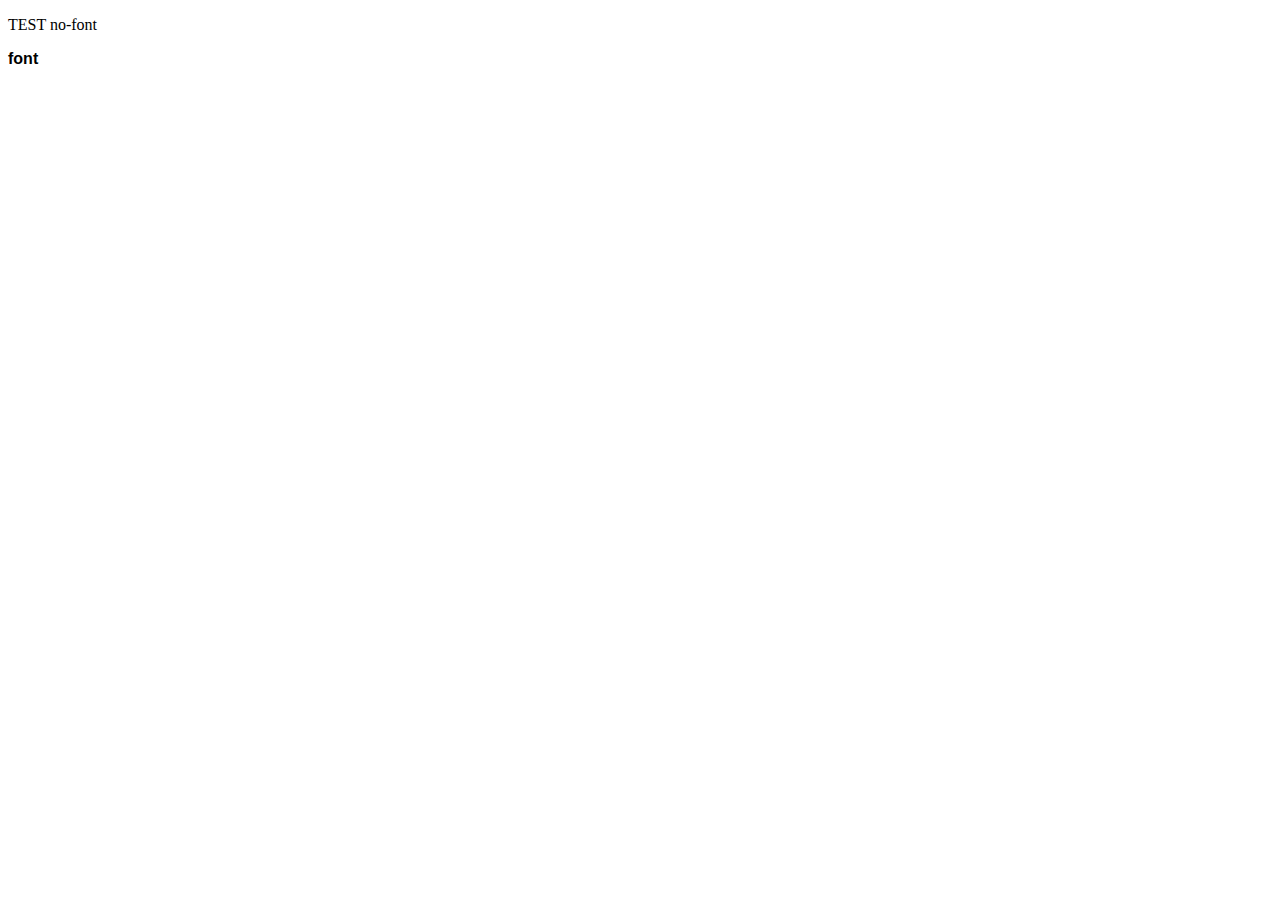
==== index.html @ 8df83e6c "link style.css" ====
<!DOCTYPE html>
<!--[if lt IE 7]>      <html class="no-js lt-ie9 lt-ie8 lt-ie7"> <![endif]-->
<!--[if IE 7]>         <html class="no-js lt-ie9 lt-ie8"> <![endif]-->
<!--[if IE 8]>         <html class="no-js lt-ie9"> <![endif]-->
<!--[if gt IE 8]>      <html class="no-js"> <!--<![endif]-->
<html>
    <head>
        <meta charset="utf-8">
        <meta http-equiv="X-UA-Compatible" content="IE=edge">
        <title>Index</title>
        <meta name="description" content="">
        <meta name="viewport" content="width=device-width, initial-scale=1">
        <link rel="stylesheet" href="style.css">
    </head>
    <body>
        <p>TEST no-font</p>
        <p style="font-family: 'Poppins', sans-serif;"><strong>font</strong></p>
    </body>
</html>
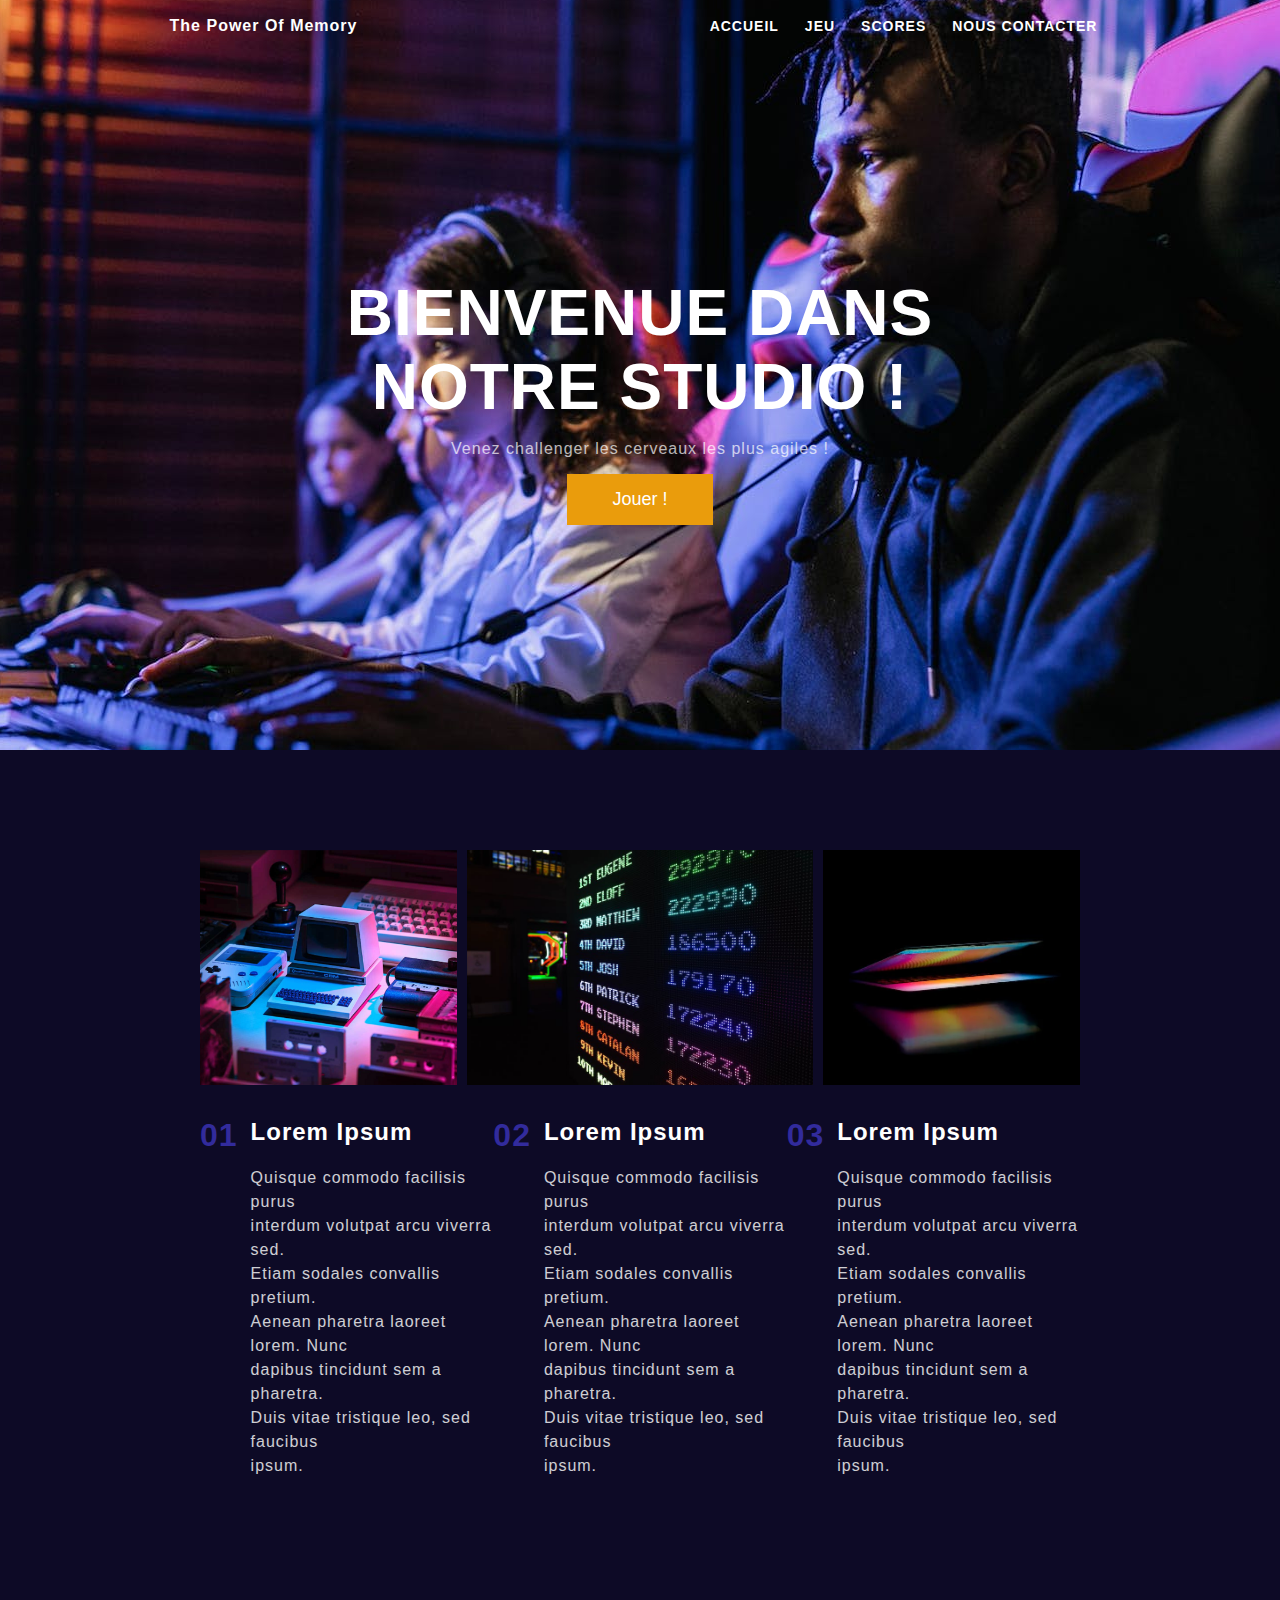
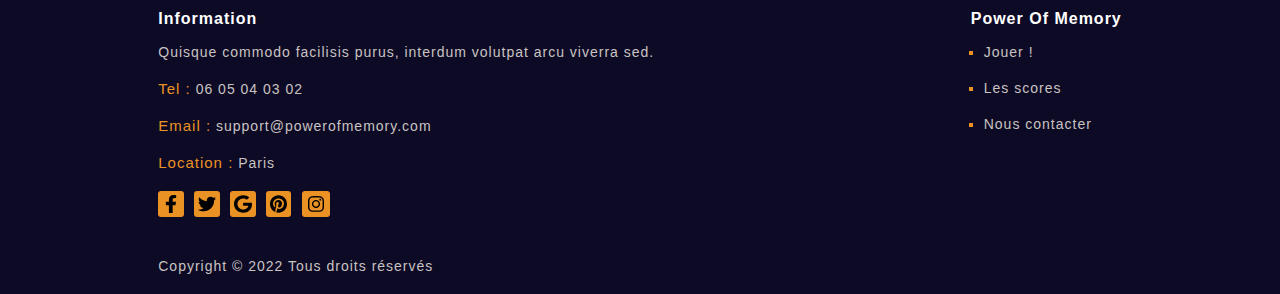
==== commit fe9177b8: "ajout section  photos/paragraphes lorem ipsum" ====
--- a/index.html
+++ b/index.html
@@ -10,10 +10,116 @@
         <title>Index</title>
         <meta name="description" content="">
         <meta name="viewport" content="width=device-width, initial-scale=1">
-        <link rel="stylesheet" href="style.css">
+        <link rel="stylesheet" href="assets/css/index.css">
     </head>
     <body>
-        <p>TEST no-font</p>
-        <p style="font-family: 'Poppins', sans-serif;"><strong>font</strong></p>
+        <header>
+            <div id="head">
+                <p>The Power Of Memory</p>
+                <div id="links">
+                    <a href="index.html">ACCUEIL</a>
+                    <a href="memory.html">JEU</a>
+                    <a href="scores.html">SCORES</a>
+                    <a href="contact.html">NOUS CONTACTER</a>
+                </div>
+                
+            </div>
+            <div id="banner">
+                <h1>BIENVENUE DANS </br> NOTRE STUDIO !</h1>
+                <p>Venez challenger les cerveaux les plus agiles !</p>
+                <button id="buttongame"><a href="memory.html">Jouer !</a></button>
+            </div>
+        </header>
+
+        <section>
+            <div class="container1">
+                <div class="photo1">
+                    <img src="assets/images/arcades.png" class="gridimg" alt="computer">
+                </div>
+                <div class="photo2">
+                    <img src="assets/images/scores.jpeg" class="gridimg" alt="computer">
+                </div>
+                <div class="photo3">
+                    <img src="assets/images/computer3.webp" class="gridimg" alt="computer">
+                </div>
+            </div>
+            <div class="container2">
+                <p id="num">01</p>
+                <div class="P1">
+                    
+                    <div class="paragraphe">
+                        <h2>Lorem Ipsum</h2>
+                        <p>Quisque commodo facilisis purus</br>
+                        interdum volutpat arcu viverra sed.</br>
+                        Etiam sodales convallis pretium.</br>
+                        Aenean pharetra laoreet lorem. Nunc</br>
+                        dapibus tincidunt sem a pharetra.</br>
+                        Duis vitae tristique leo, sed faucibus</br>
+                        ipsum.</p>
+                    </div>
+                        
+                </div>
+                <p id="num">02</p>
+                <div class="P2">
+                    
+                    <div class="paragraphe">
+                        <h2>Lorem Ipsum</h2>
+                        <p>Quisque commodo facilisis purus</br>
+                        interdum volutpat arcu viverra sed.</br>
+                        Etiam sodales convallis pretium.</br>
+                        Aenean pharetra laoreet lorem. Nunc</br>
+                        dapibus tincidunt sem a pharetra.</br>
+                        Duis vitae tristique leo, sed faucibus</br>
+                        ipsum.</p>
+                    </div>
+                </div>
+                <p id="num">03</p>
+                <div class="P3">
+                    
+                    <div class="paragraphe">
+                        <h2>Lorem Ipsum</h2>
+                        <p>Quisque commodo facilisis purus</br>
+                        interdum volutpat arcu viverra sed.</br>
+                        Etiam sodales convallis pretium.</br>
+                        Aenean pharetra laoreet lorem. Nunc</br>
+                        dapibus tincidunt sem a pharetra.</br>
+                        Duis vitae tristique leo, sed faucibus</br>
+                        ipsum.</p>
+                    </div>
+                </div>
+            </div>
+        </section>
+
+        <footer>
+            <div id="foot">
+                <div class="footer-element">
+                    <div id="informations">
+                        <h3>Information</h3>
+                        <p>Quisque commodo facilisis purus, interdum volutpat arcu viverra sed.</p>
+                        <p><span class="orange-title">Tel :</span> 06 05 04 03 02</p>
+                        <p><span class="orange-title">Email :</span> support@powerofmemory.com</p>
+                        <p><span class="orange-title">Location :</span> Paris</p>
+                        <div id="logos">
+                            <img src="assets/images/facebook-f.svg" alt="Facebook logo" class="logo" id="facebook" />
+                            <img src="assets/images/twitter.svg" alt="Twitter logo" class="logo" />
+                            <img src="assets/images/google.svg" alt="Google logo" class="logo" />
+                            <img src="assets/images/pinterest.svg" alt="Pinterest logo" class="logo" />
+                            <img src="assets/images/instagram.svg" alt="Instagram logo" class="logo" id="instagram" />
+                        </div>
+                    </div>
+                    <p>Copyright © 2022 Tous droits réservés</p>
+                </div>
+                <div class="footer-element">
+                    <div>
+                        <h3>Power Of Memory</h3>
+                        <ul>
+                            <li><a href="memory.html" class="footer-link">Jouer !</a></li>
+                            <li><a href="scores.html" class="footer-link">Les scores</a></li>
+                            <li><a href="contact.html" class="footer-link">Nous contacter</a></li>
+                        </ul>
+                    </div>    
+                </div>
+            </div>
+        </footer>
     </body>
 </html>--- a/assets/css/index.css
+++ b/assets/css/index.css
@@ -0,0 +1,215 @@
+body {
+    margin: auto;
+    margin-top: 0;
+    
+    background-color: rgb(13, 10, 38);
+    font-family: 'Poppins', sans-serif;
+    letter-spacing: 1px;
+    
+}
+
+/*HEADER*/
+header {
+    display: flex;
+    flex-direction: column;
+    height: 750px;
+    background: url("../../assets/images/banner1index3.jpeg") no-repeat center center;
+}
+#head p, #head a {
+    color: white;
+    font-family: 'Poppins', sans-serif;
+    font-weight: 550;
+}
+a:link {
+    text-decoration: none;
+}
+#head a:hover {
+    color: rgb(234, 146, 36);
+    border-top: 3px solid orange;
+}
+#head{
+    display: flex;
+    -webkit-background-size: cover;
+    -moz-background-size: cover;
+    -o-background-size: cover;
+    background-size: cover;
+    align-items: center;
+    justify-content: space-around;
+    padding-top: 1px;
+}
+#head a{
+    font-size: 14px;
+}
+
+#banner{
+    display: flex;
+   height: 100%;
+    justify-content: center;
+    align-items: center;
+}
+
+#links {
+    display: flex;
+
+}
+#links a {
+    padding: 13px;
+}
+
+#banner{
+    display: flex;
+    flex-direction: column;
+}
+#banner h1{
+    text-align: center;
+    font-size: 4em;
+    color: white;
+    margin: 0;
+}
+#banner p{
+    color: white;
+    opacity: 0.7;
+}
+
+#buttongame{
+    background-color: rgb(234, 156, 12);
+    color: white;
+    font-family: 'Poppins', sans-serif;
+    font-size: large;
+    border: none;
+    padding: 15px 45px;
+}
+#buttongame a{
+    color: white;
+}
+
+/*SECTION*/
+section{
+    margin-left: 200px;
+    margin-right: 200px;
+    margin-top: 100px;
+    
+}
+.container1{
+    display: grid;
+    grid-template-columns: repeat(10, 1fr);
+    grid-template-rows: repeat(4, 1fr);
+    grid-gap: 10px;
+}
+.gridimg{
+    width: 100%;
+    height: 100%;
+    object-fit: cover;
+}
+.photo1{
+    grid-column-start: 1;
+    grid-column-end: 4;
+    grid-row-start: 1;
+    grid-row-end: 5;
+}
+.photo2{
+    grid-column-start: 4;
+    grid-column-end: 8;
+    grid-row-start: 1;
+    grid-row-end: 5;
+}
+.photo3{
+    grid-column-start: 8;
+    grid-column-end: 11;
+    grid-row-start: 1;
+    grid-row-end: 5;
+}
+
+.container2{
+    color: white;
+    display: flex;
+    flex-direction: row;
+    justify-content: space-between;
+}
+#num{
+    color: rgb(50, 43, 156);
+    font-weight: bolder;
+    font-size: 2em;
+}
+.paragraphe{
+    margin-left: 13px;
+}
+.paragraphe p{
+    opacity: 0.8;
+    line-height: 1.5em;
+}
+.paragraphe h2{
+    margin-top: 33px;
+}
+
+
+
+/*FOOTER*/
+footer {
+    position: relative;
+    background-color: rgb(13, 10, 38);
+    bottom: 0;
+    width: 100%;
+    height: 400px;
+}
+#foot {
+    width: 100%;
+    height: 100%;
+    display: flex;
+    flex: 1;
+    flex-direction: row;
+    align-items: flex-start;
+    justify-content: space-around;
+    align-content: flex-start;
+}
+#foot p, .footer-link {
+    color: rgb(201, 195, 193);
+    font-size: 14px;
+    font-family: 'Poppins', sans-serif;
+    margin-bottom: 20px;
+}
+#foot li {
+    color: rgb(234, 146, 36);
+    font-size: 14px;
+    font-family: 'Poppins', sans-serif;
+    margin-bottom: 20px;
+}
+#page-container {
+    position: relative;
+    min-height: 100vh;
+}
+.footer-element {
+    margin-top: 100px;
+    display: flex;
+    flex-direction: column;
+    justify-content: space-between;
+    height: 75%;
+}
+h3 {
+    color: white;
+    font-size: 16px;
+    font-family: 'Poppins', sans-serif;
+}
+ul {
+    padding-left: 13px;
+    list-style-type:square
+}
+.orange-title {
+    color: rgb(234, 146, 36);
+    font-size: 15px;
+    font-family: 'Poppins', sans-serif;
+}
+.logo {
+    background-color: rgb(234, 146, 36);
+    height: 18px;
+    padding: 4px;
+    border-radius: 3px;
+    margin-left: 5px;
+}
+#facebook {
+    padding: 4px 7px 4px 7px;
+    margin-left: 0;
+}
+#instagram {
+    padding: 4px 6px 4px 6px;
+}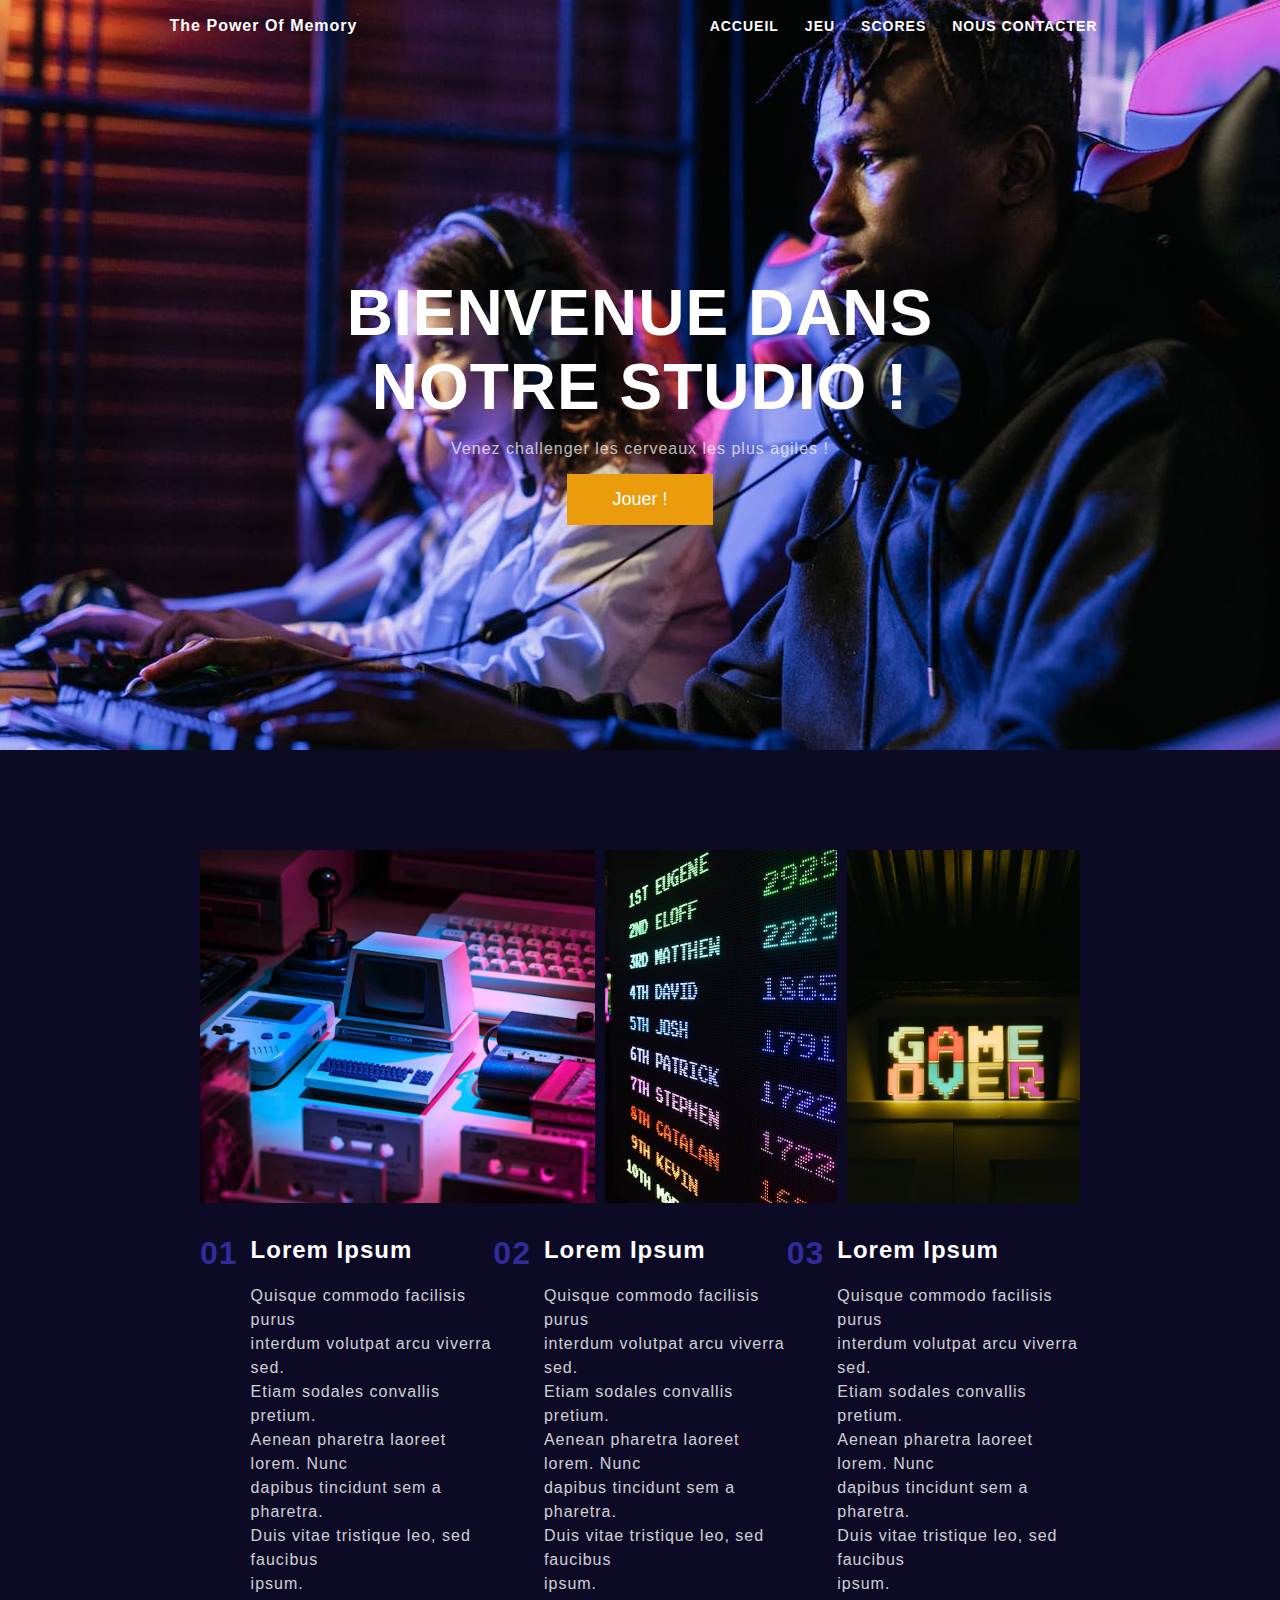
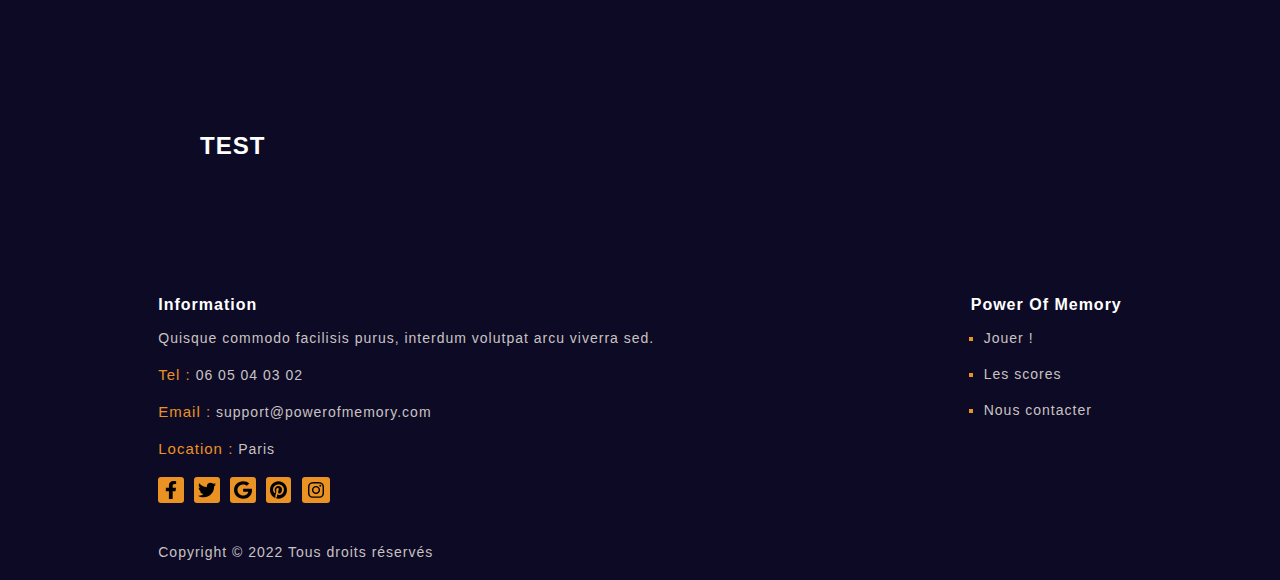
==== commit a6a69b8a: "update photos/paragraphes lorem ipsum" ====
--- a/index.html
+++ b/index.html
@@ -40,7 +40,7 @@
                     <img src="assets/images/scores.jpeg" class="gridimg" alt="computer">
                 </div>
                 <div class="photo3">
-                    <img src="assets/images/computer3.webp" class="gridimg" alt="computer">
+                    <img src="assets/images/gameover.webp" class="gridimg" alt="computer">
                 </div>
             </div>
             <div class="container2">
@@ -88,6 +88,10 @@
                     </div>
                 </div>
             </div>
+
+            <div class="container3">
+                <h2>TEST</h2>
+            </div>
         </section>
 
         <footer>
--- a/assets/css/index.css
+++ b/assets/css/index.css
@@ -90,10 +90,11 @@
     margin-top: 100px;
     
 }
+/*CONTAINER1*/
 .container1{
     display: grid;
-    grid-template-columns: repeat(10, 1fr);
-    grid-template-rows: repeat(4, 1fr);
+    grid-template-columns: repeat(11, 1fr);
+    grid-template-rows: repeat(3, 1fr);
     grid-gap: 10px;
 }
 .gridimg{
@@ -103,23 +104,23 @@
 }
 .photo1{
     grid-column-start: 1;
-    grid-column-end: 4;
+    grid-column-end: 6;
     grid-row-start: 1;
-    grid-row-end: 5;
+    grid-row-end: 4;
 }
 .photo2{
-    grid-column-start: 4;
-    grid-column-end: 8;
+    grid-column-start: 6;
+    grid-column-end: 9;
     grid-row-start: 1;
-    grid-row-end: 5;
+    grid-row-end: 4;
 }
 .photo3{
-    grid-column-start: 8;
-    grid-column-end: 11;
+    grid-column-start: 9;
+    grid-column-end: 12;
     grid-row-start: 1;
-    grid-row-end: 5;
-}
-
+    grid-row-end: 4;
+}
+/*CONTAINER2*/
 .container2{
     color: white;
     display: flex;
@@ -141,8 +142,12 @@
 .paragraphe h2{
     margin-top: 33px;
 }
-
-
+/*CONTAINER3*/
+.container3{
+    display: flex;
+    color: white;
+    margin-top: 100px;
+}
 
 /*FOOTER*/
 footer {
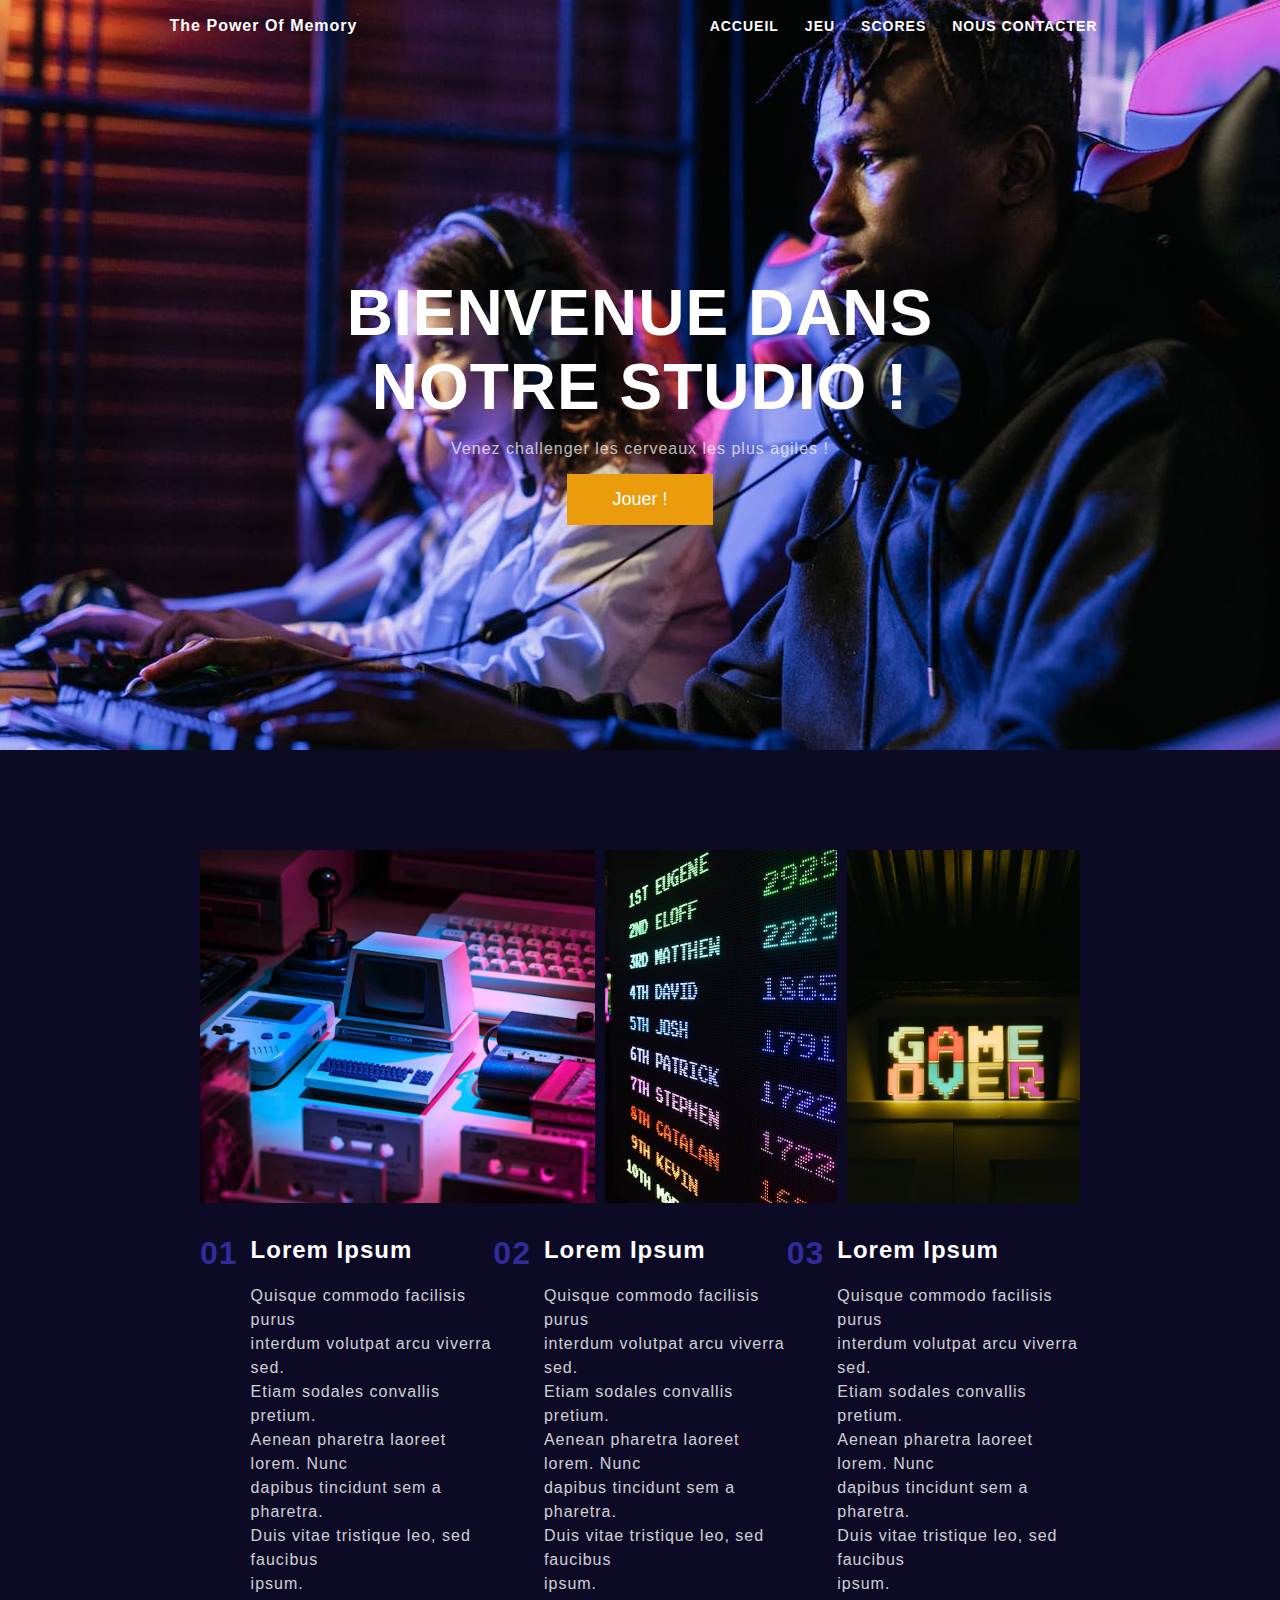
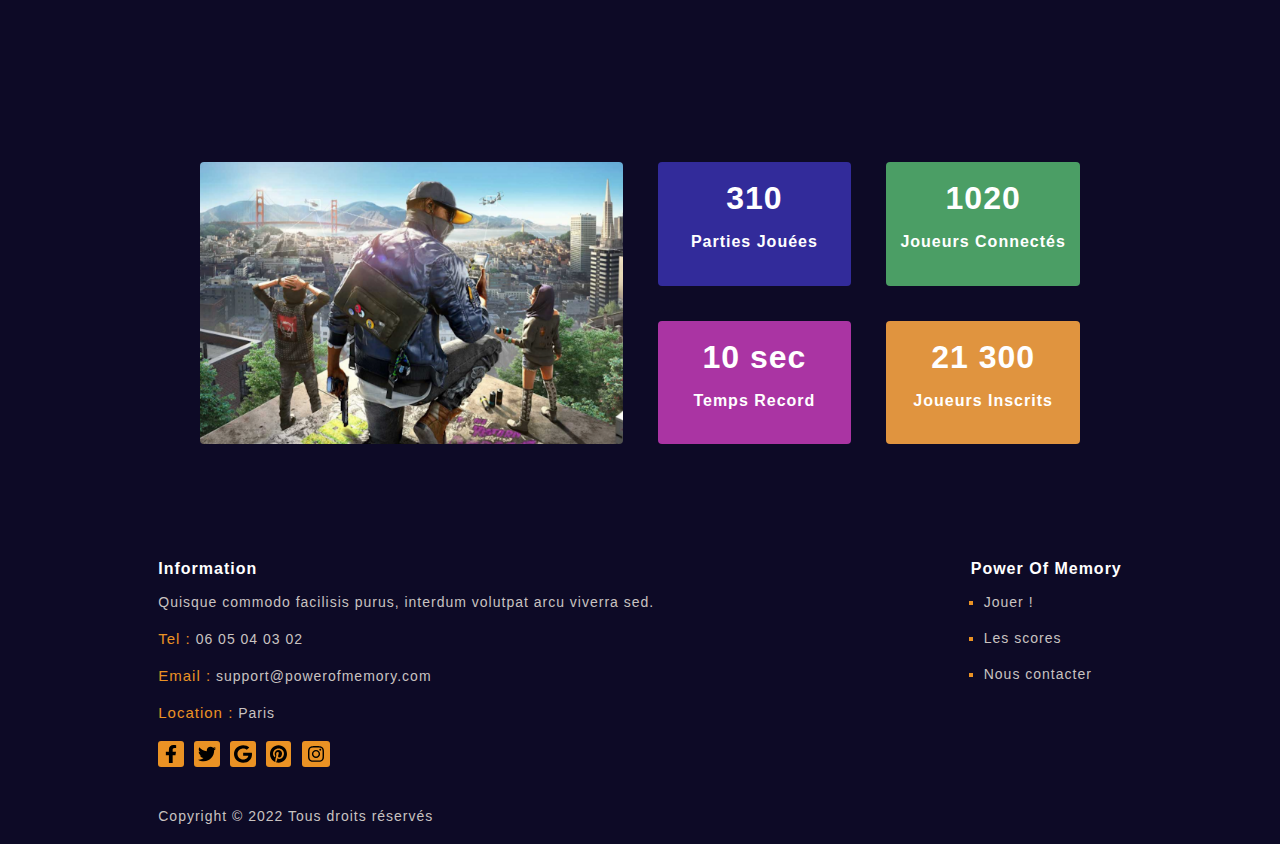
==== commit 6e95cacd: "ajout partie stats" ====
--- a/index.html
+++ b/index.html
@@ -34,13 +34,13 @@
         <section>
             <div class="container1">
                 <div class="photo1">
-                    <img src="assets/images/arcades.png" class="gridimg" alt="computer">
+                    <img src="assets/images/arcades.png" class="gridimg1" alt="arcades">
                 </div>
                 <div class="photo2">
-                    <img src="assets/images/scores.jpeg" class="gridimg" alt="computer">
+                    <img src="assets/images/scores.jpeg" class="gridimg1" alt="scores">
                 </div>
                 <div class="photo3">
-                    <img src="assets/images/gameover.webp" class="gridimg" alt="computer">
+                    <img src="assets/images/gameover.webp" class="gridimg1" alt="game over">
                 </div>
             </div>
             <div class="container2">
@@ -90,7 +90,25 @@
             </div>
 
             <div class="container3">
-                <h2>TEST</h2>
+                <div class="photo4">
+                    <img src="assets/images/watchdogs2.png" class="gridimg2" id="border" alt="watchdogs 2">
+                </div>
+                <div class="rectangle1" id="border">
+                    <p id="stats">310</p>
+                    <p id="intitule">Parties Jouées</p>
+                </div>
+                <div class="rectangle2" id="border">
+                    <p id="stats">1020</p>
+                    <p id="intitule">Joueurs Connectés</p>
+                </div>
+                <div class="rectangle3" id="border">
+                    <p id="stats">10 sec</p>
+                    <p id="intitule">Temps Record</p>
+                </div>
+                <div class="rectangle4" id="border">
+                    <p id="stats">21 300</p>
+                    <p id="intitule">Joueurs Inscrits</p>
+                </div>
             </div>
         </section>
 
--- a/assets/css/index.css
+++ b/assets/css/index.css
@@ -43,7 +43,7 @@
 
 #banner{
     display: flex;
-   height: 100%;
+    height: 100%;
     justify-content: center;
     align-items: center;
 }
@@ -97,7 +97,7 @@
     grid-template-rows: repeat(3, 1fr);
     grid-gap: 10px;
 }
-.gridimg{
+.gridimg1{
     width: 100%;
     height: 100%;
     object-fit: cover;
@@ -144,9 +144,67 @@
 }
 /*CONTAINER3*/
 .container3{
-    display: flex;
-    color: white;
-    margin-top: 100px;
+    color: white;
+    margin-top: 150px;
+    display: grid;
+    grid-template-columns: repeat(8, 1fr);
+    grid-template-rows: repeat(4, 1fr);
+    grid-gap: 35px;
+}
+.gridimg2{
+    width: 100%;
+    height: 100%;
+    object-fit: cover;
+}
+#border{
+    border-radius: 4px;
+    display: flex;
+    flex-direction: column;
+    justify-content: center;
+    align-items: center;
+}
+.photo4{
+    grid-column-start: 1;
+    grid-column-end: 5;
+    grid-row-start: 1;
+    grid-row-end: 5;
+}
+.rectangle1{
+    background: rgb(50, 43, 154);
+    grid-column-start: 5;
+    grid-column-end: 7;
+    grid-row-start: 1;
+    grid-row-end: 3;
+}
+.rectangle2{
+    background: rgb(75, 158, 101);
+    grid-column-start: 7;
+    grid-column-end: 9;
+    grid-row-start: 1;
+    grid-row-end: 3;
+}
+.rectangle3{
+    background: rgb(170, 52, 163);
+    grid-column-start: 5;
+    grid-column-end: 7;
+    grid-row-start: 3;
+    grid-row-end: 5;
+}
+.rectangle4{
+    background: rgb(224, 148, 63);
+    grid-column-start: 7;
+    grid-column-end: 9;
+    grid-row-start: 3;
+    grid-row-end: 5;
+}
+#stats{
+    font-weight: 800;
+    font-size: 2em;
+    margin: 0;
+}
+#intitule{
+    font-weight: bolder;
+    font-size: 1em;
 }
 
 /*FOOTER*/
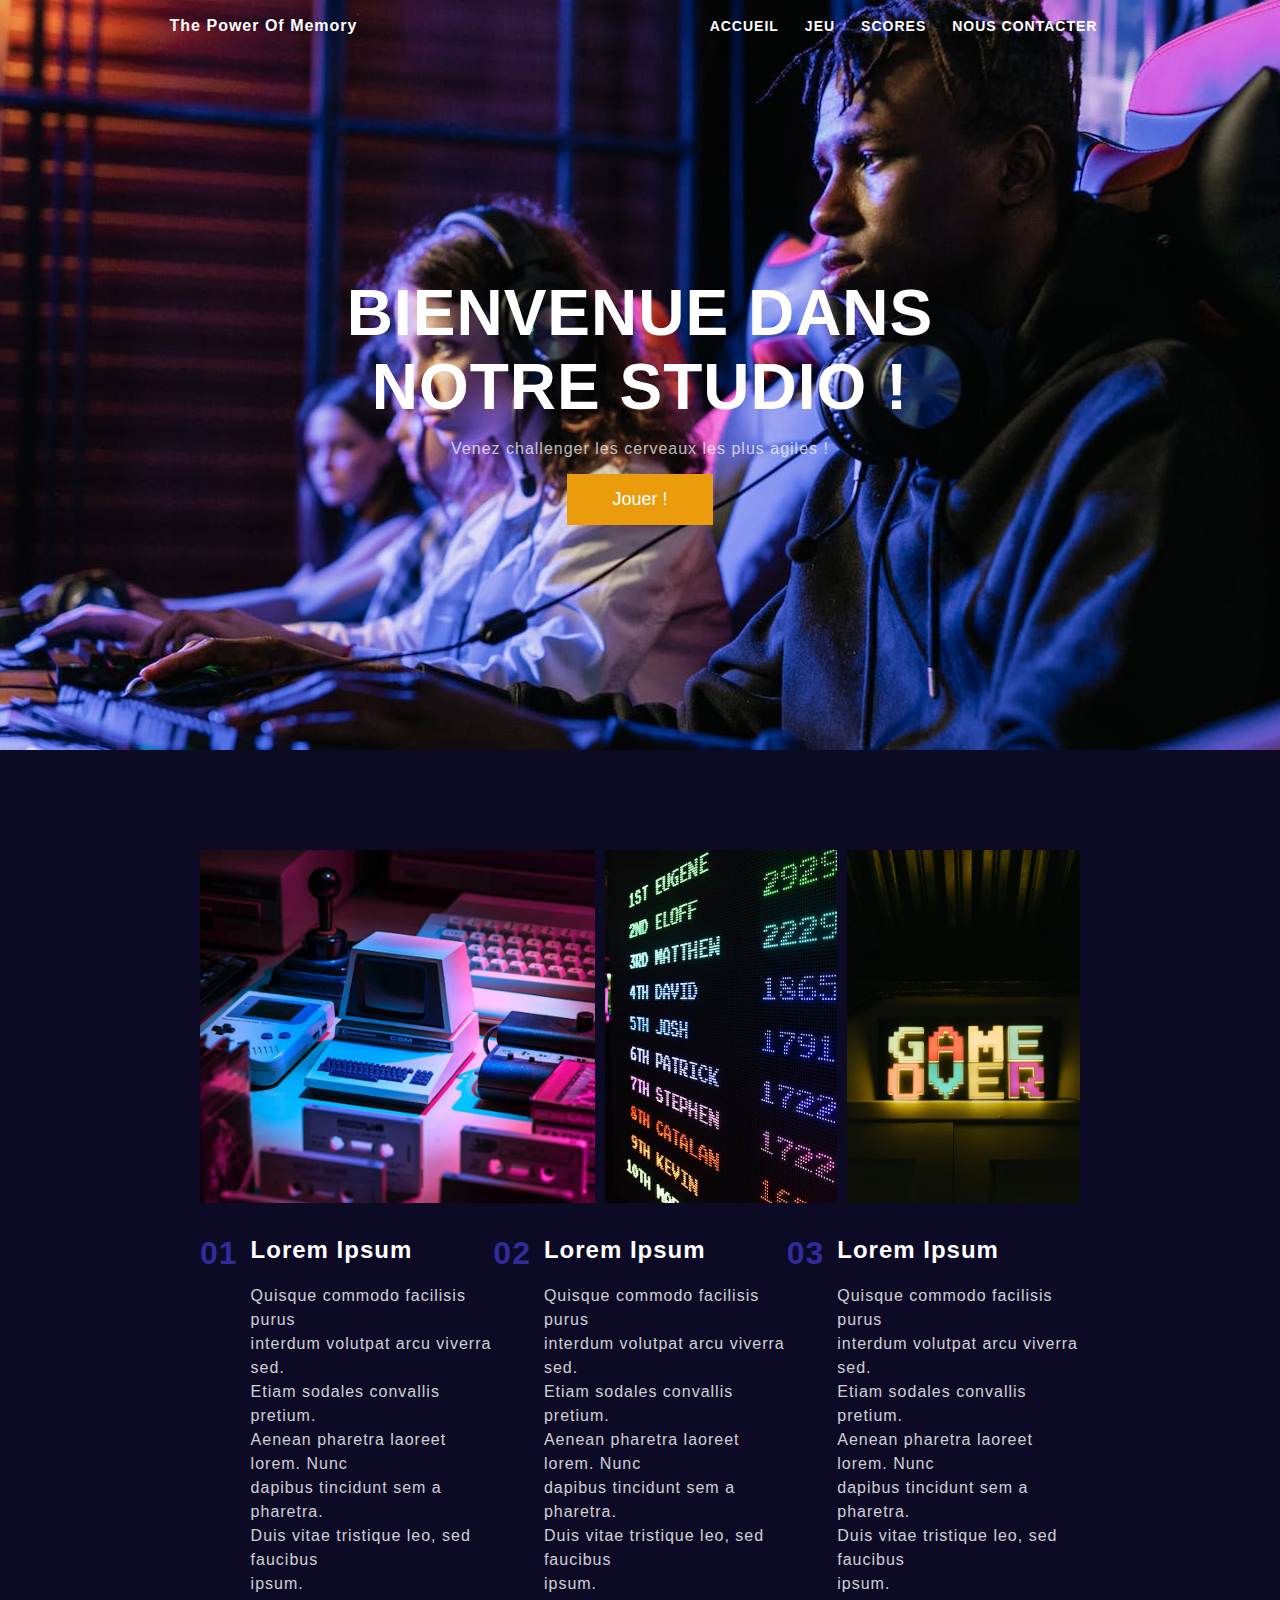
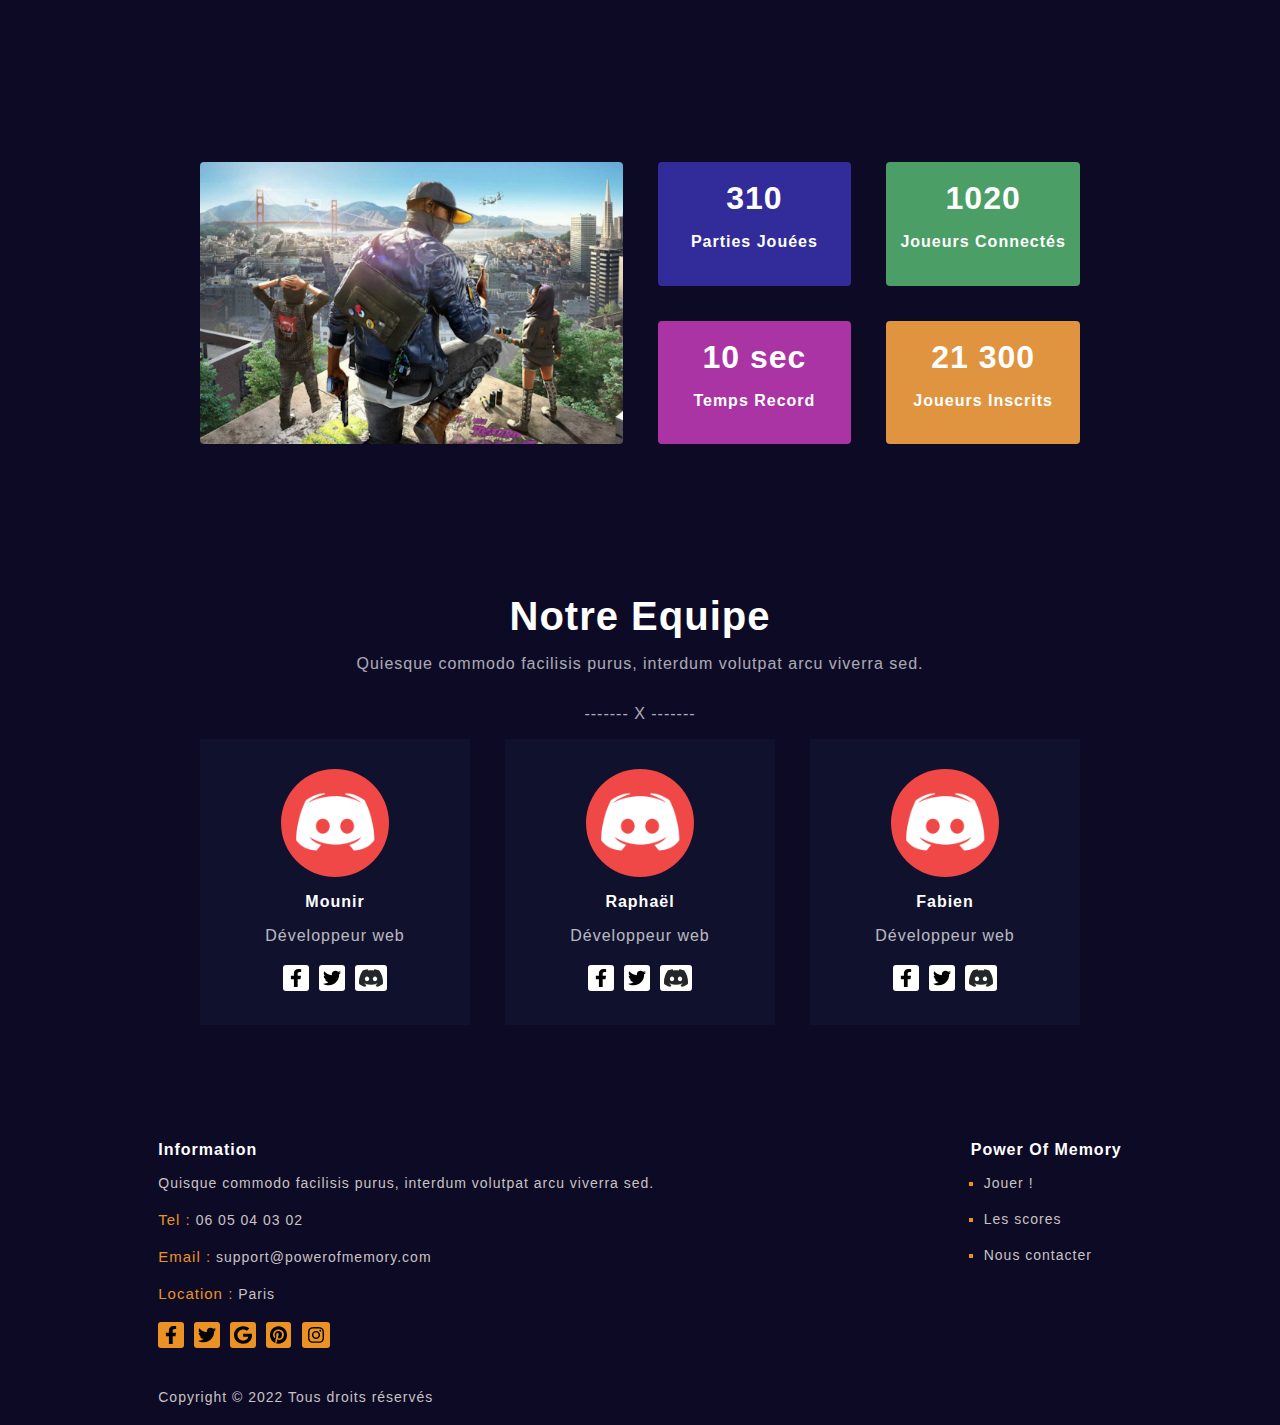
==== commit a8be5d51: "ajout fin partie notre equipe" ====
--- a/index.html
+++ b/index.html
@@ -110,6 +110,45 @@
                     <p id="intitule">Joueurs Inscrits</p>
                 </div>
             </div>
+
+            <div class="container4">
+                <h2>Notre Equipe</h2>
+                <p>Quiesque commodo facilisis purus, interdum volutpat arcu viverra sed.</p>
+                <p>------- X -------</p>
+            </div>
+
+            <div class="container5">
+                <div class="rectangle5" id="equipe">
+                    <img src="assets/images/ppdiscord.jpeg" id="PP" alt="photo profil">
+                    <h3>Mounir</h3>
+                    <p id="job">Développeur web</p>
+                    <div>
+                        <img src="assets/images/facebook-f.svg" alt="Facebook logo" id="facebook"  class="personalRS"/>
+                        <img src="assets/images/twitter.svg" alt="Twitter logo"  class="personalRS"/>
+                        <img src="assets/images/discord.svg" alt="Discord logo" class="personalRS"/>
+                    </div>
+                </div>
+                <div class="rectangle6" id="equipe">
+                    <img src="assets/images/ppdiscord.jpeg" id="PP" alt="photo profil">
+                    <h3>Raphaël</h3>
+                    <p id="job">Développeur web</p>
+                    <div>
+                        <img src="assets/images/facebook-f.svg" alt="Facebook logo" id="facebook"  class="personalRS"/>
+                        <img src="assets/images/twitter.svg" alt="Twitter logo"  class="personalRS"/>
+                        <img src="assets/images/discord.svg" alt="Discord logo" class="personalRS"/>
+                    </div>
+                </div>
+                <div class="rectangle7" id="equipe">
+                    <img src="assets/images/ppdiscord.jpeg" id="PP" alt="photo profil">
+                    <h3>Fabien</h3>
+                    <p id="job">Développeur web</p>
+                    <div>
+                        <img src="assets/images/facebook-f.svg" alt="Facebook logo" id="facebook" class="personalRS"/>
+                        <img src="assets/images/twitter.svg" alt="Twitter logo" class="personalRS"/>
+                        <img src="assets/images/discord.svg" alt="Discord logo" class="personalRS"/>
+                    </div>
+                </div>
+            </div>
         </section>
 
         <footer>
--- a/assets/css/index.css
+++ b/assets/css/index.css
@@ -205,6 +205,77 @@
 #intitule{
     font-weight: bolder;
     font-size: 1em;
+}
+/*CONTAINER4*/
+.container4{
+    color: white;
+    margin-top: 150px;
+    display: flex;
+    flex-direction: column;
+    justify-content: center;
+    align-items: center;
+    font-family: 'Poppins', sans-serif;
+}
+.container4 h2{
+    font-weight: bolder;
+    font-size: 2.5em;
+    margin: 0;
+}
+.container4 p{
+    opacity: 0.65;
+}
+
+/*CONTAINER5*/
+.container5{
+    color: white;
+    display: grid;
+    grid-template-columns: repeat(9, 1fr);
+    grid-template-rows: repeat(8, 1fr);
+    grid-gap: 35px;
+}
+.rectangle5{
+    background: rgb(16, 17, 45);
+    grid-column-start: 1;
+    grid-column-end: 4;
+    grid-row-start: 1;
+    grid-row-end: 9;
+}
+.rectangle6{
+    background: rgb(16, 17, 45);
+    grid-column-start: 4;
+    grid-column-end: 7;
+    grid-row-start: 1;
+    grid-row-end: 9;
+}
+.rectangle7{
+    background: rgb(16, 17, 45);
+    grid-column-start: 7;
+    grid-column-end: 10;
+    grid-row-start: 1;
+    grid-row-end: 9;
+}
+#equipe{
+    display: flex;
+    flex-direction: column;
+    justify-content: center;
+    align-items: center;
+}
+#PP{
+    width: 40%;
+    border-radius: 50%;
+    margin-top: 30px;
+}
+#job{
+    margin: 0 0 20px 0;
+    opacity: 0.7;
+}
+.personalRS{
+    background-color: white;
+    height: 18px;
+    padding: 4px;
+    border-radius: 3px;
+    margin-left: 5px;
+    margin-bottom: 30px;
 }
 
 /*FOOTER*/
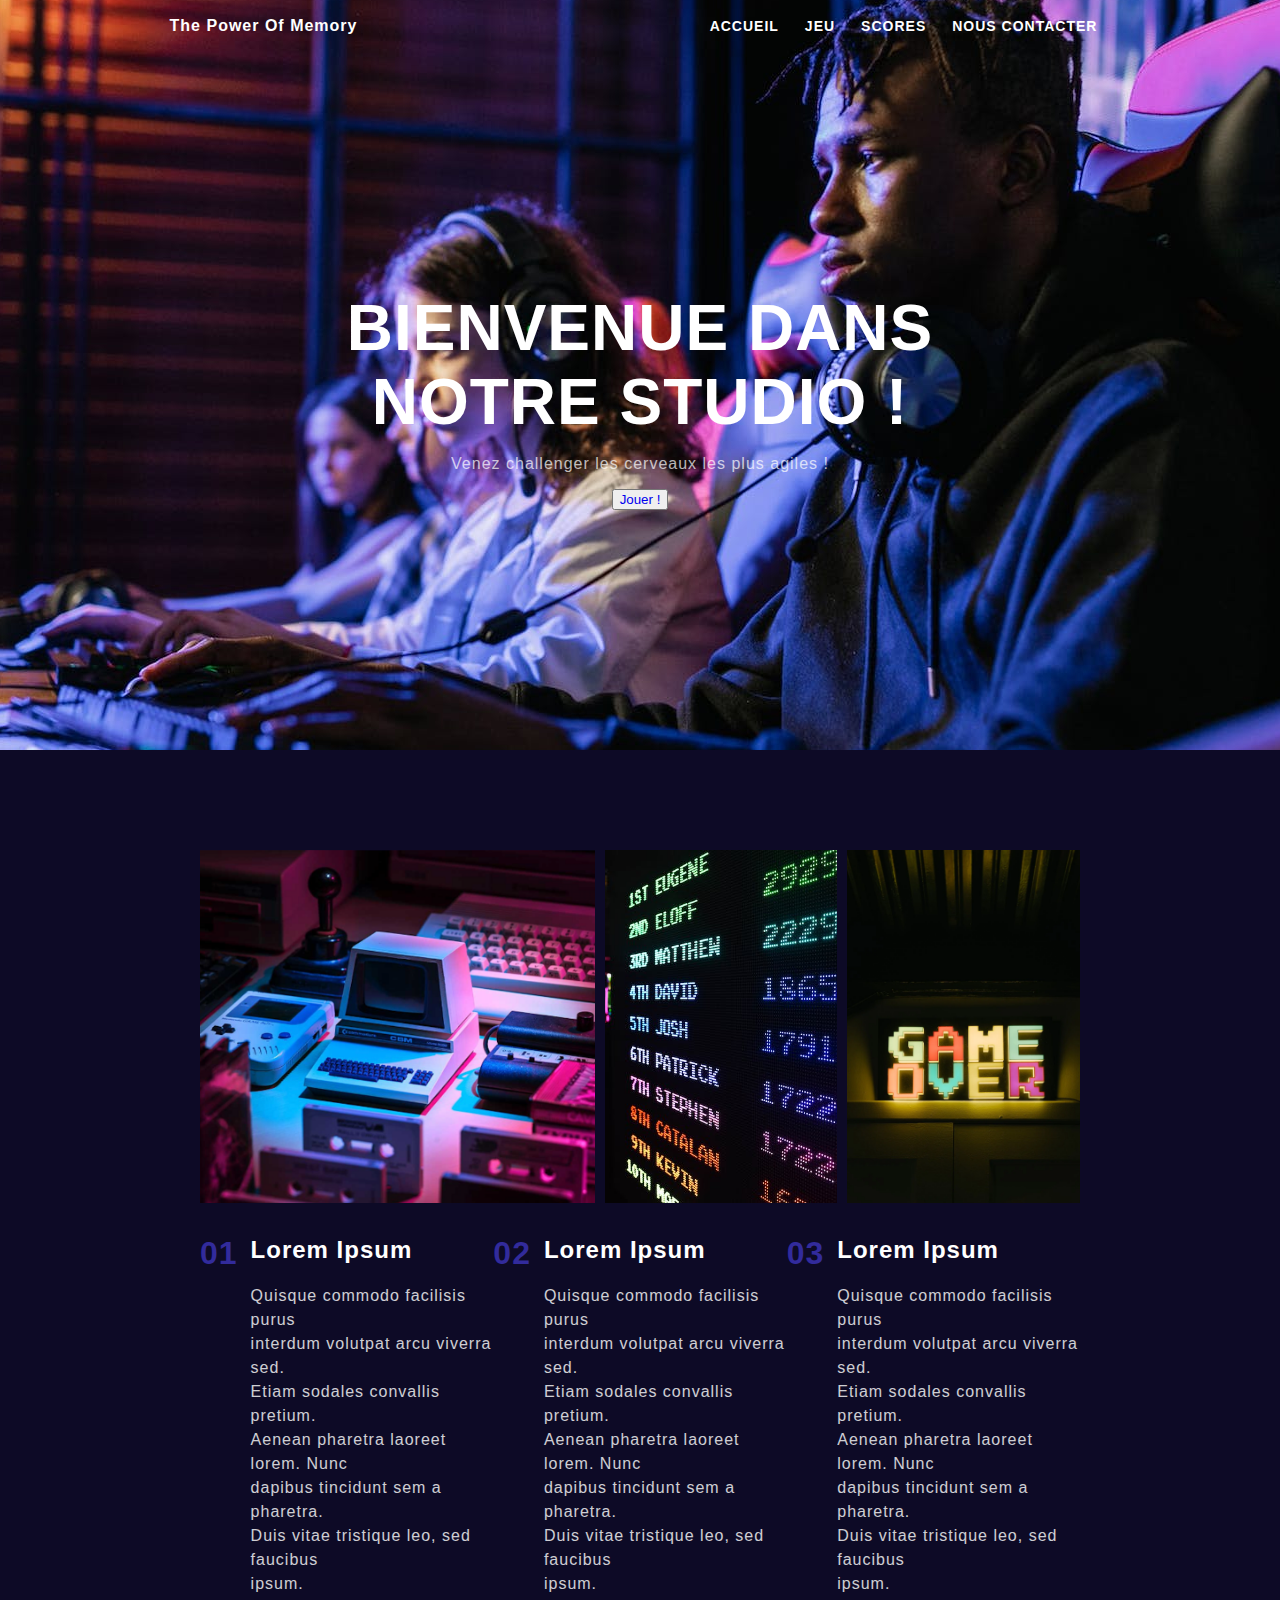
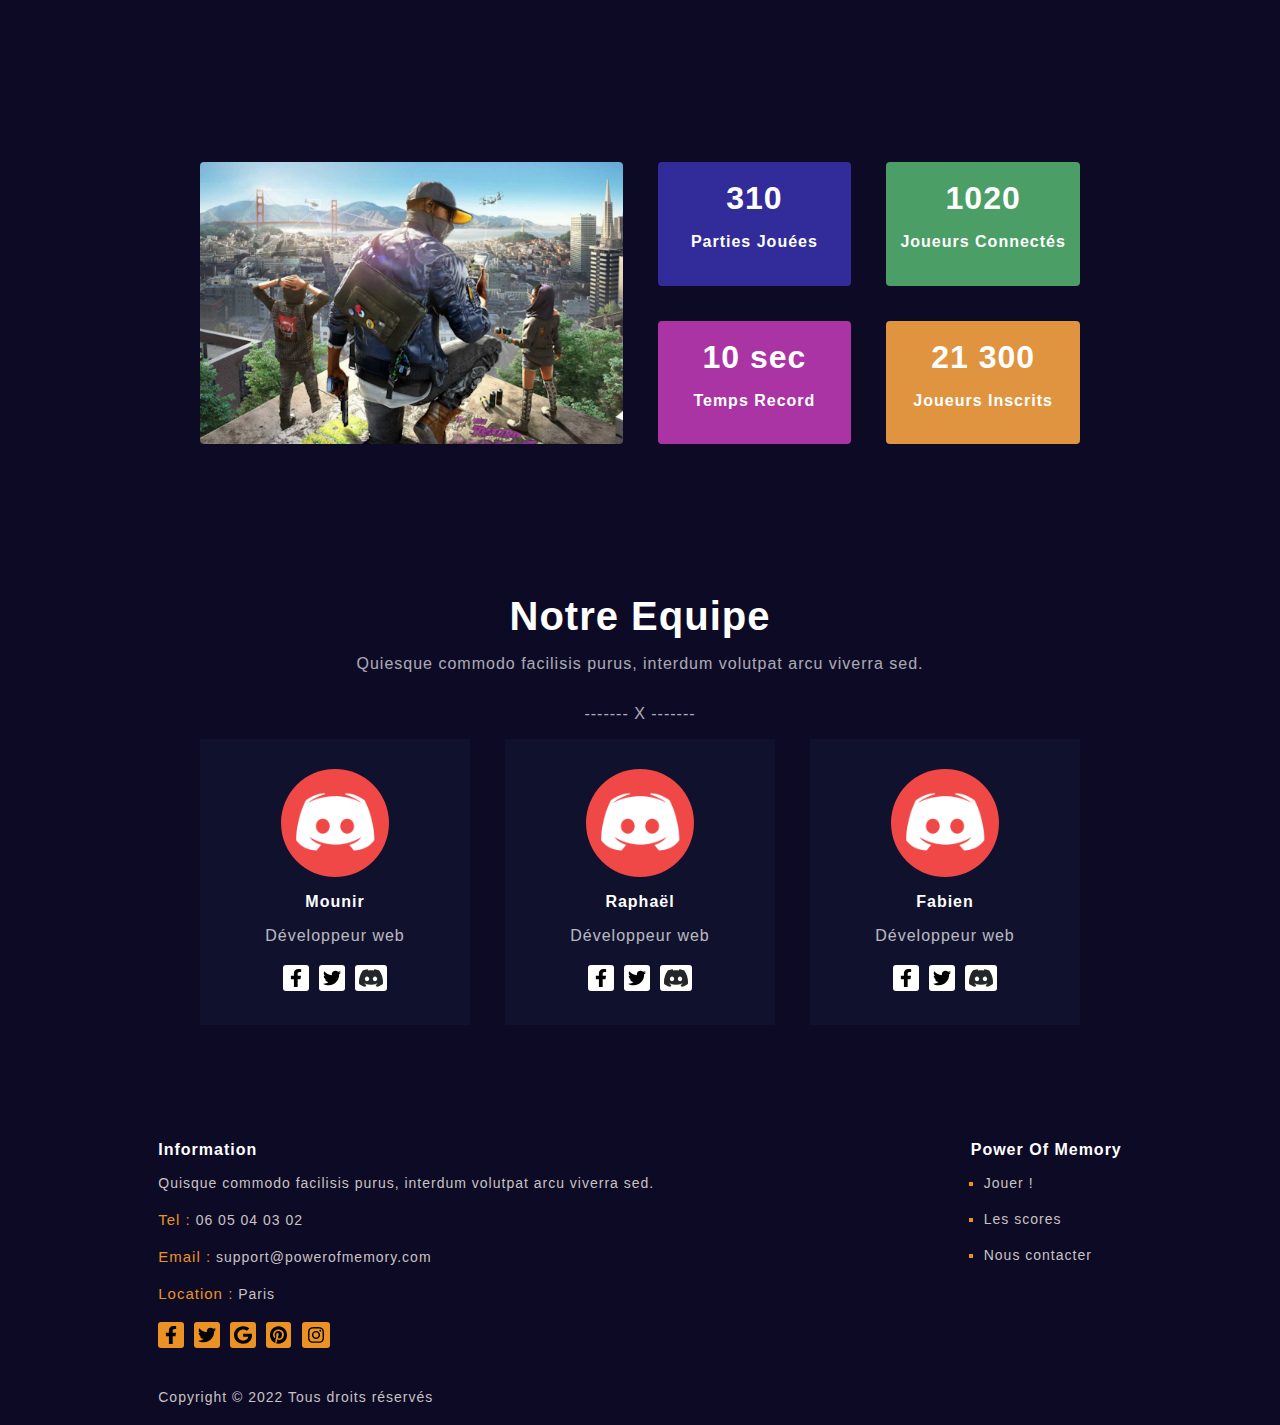
==== commit aa94e2c7: "ajout partie form" ====
--- a/index.html
+++ b/index.html
@@ -7,7 +7,7 @@
     <head>
         <meta charset="utf-8">
         <meta http-equiv="X-UA-Compatible" content="IE=edge">
-        <title>Index</title>
+        <title>Page d'accueil</title>
         <meta name="description" content="">
         <meta name="viewport" content="width=device-width, initial-scale=1">
         <link rel="stylesheet" href="assets/css/index.css">
@@ -27,7 +27,7 @@
             <div id="banner">
                 <h1>BIENVENUE DANS </br> NOTRE STUDIO !</h1>
                 <p>Venez challenger les cerveaux les plus agiles !</p>
-                <button id="buttongame"><a href="memory.html">Jouer !</a></button>
+                <button id="buttonsend"><a href="memory.html">Jouer !</a></button>
             </div>
         </header>
 
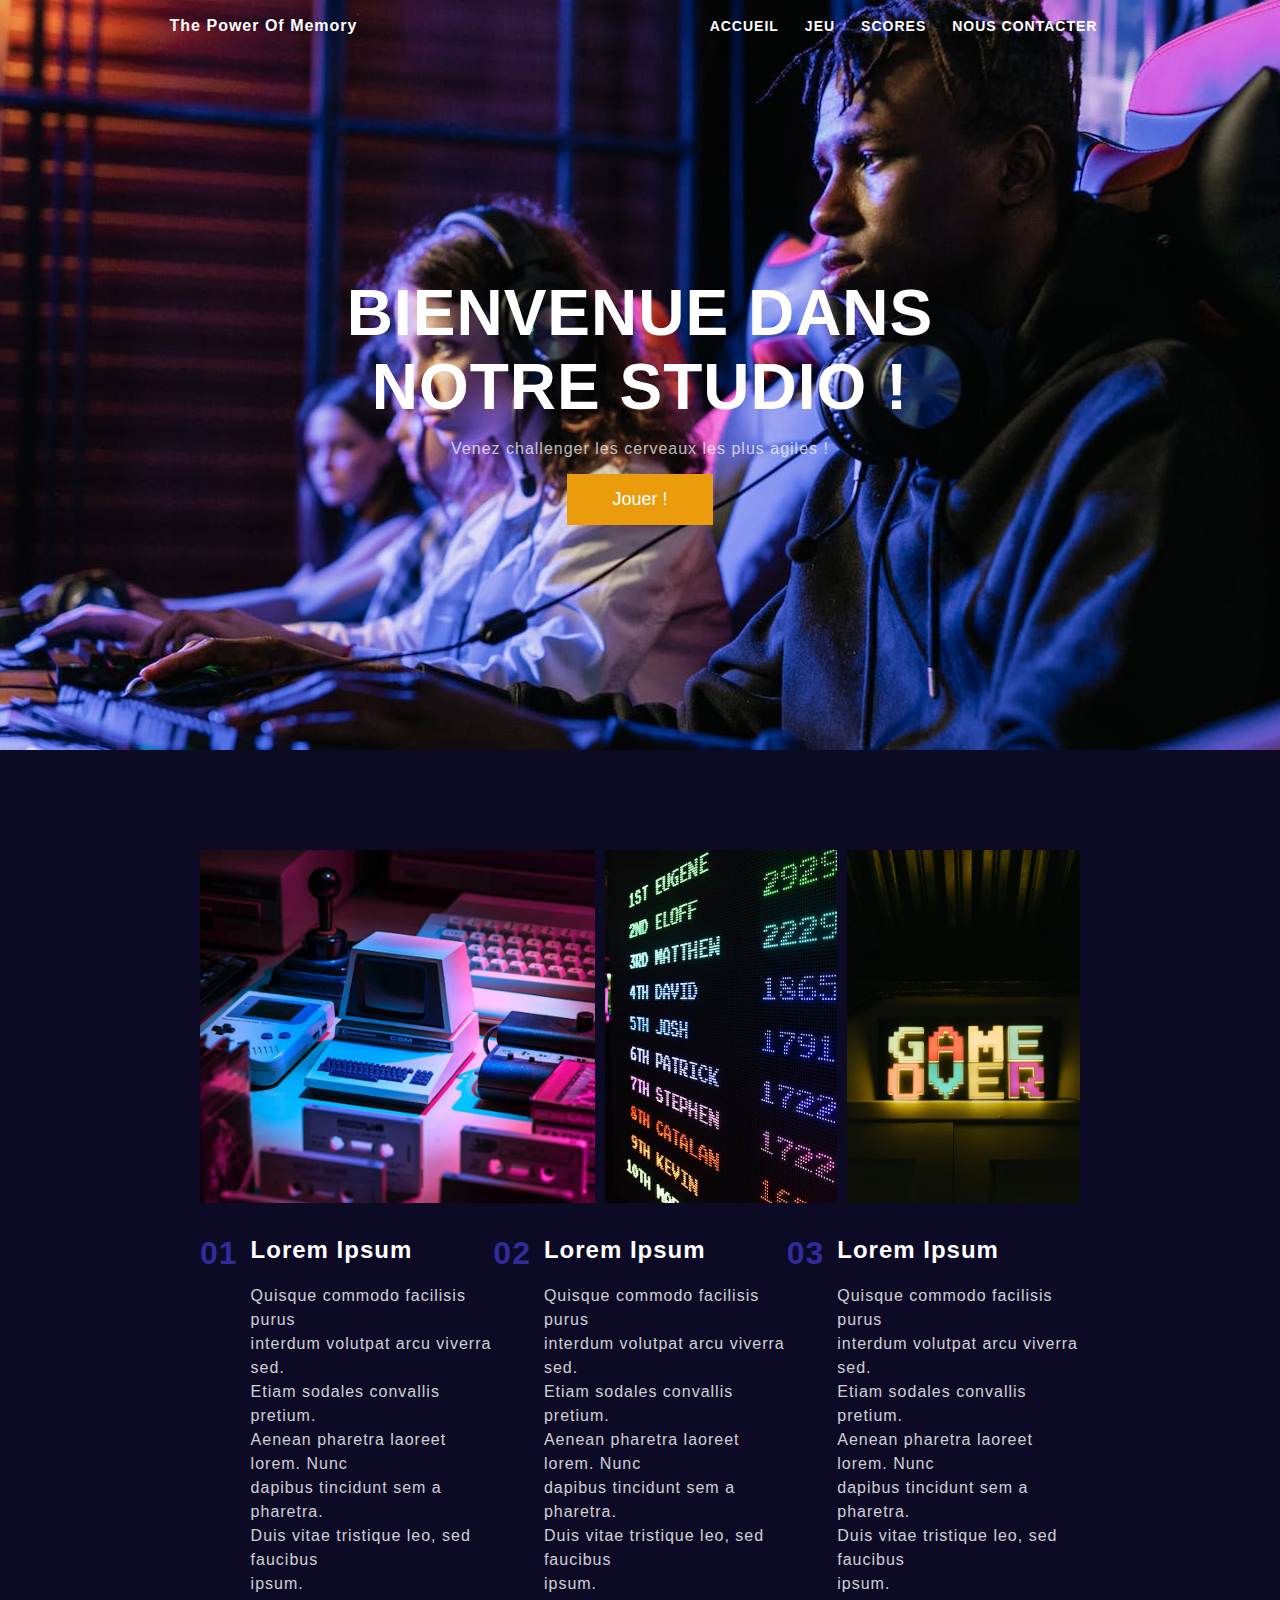
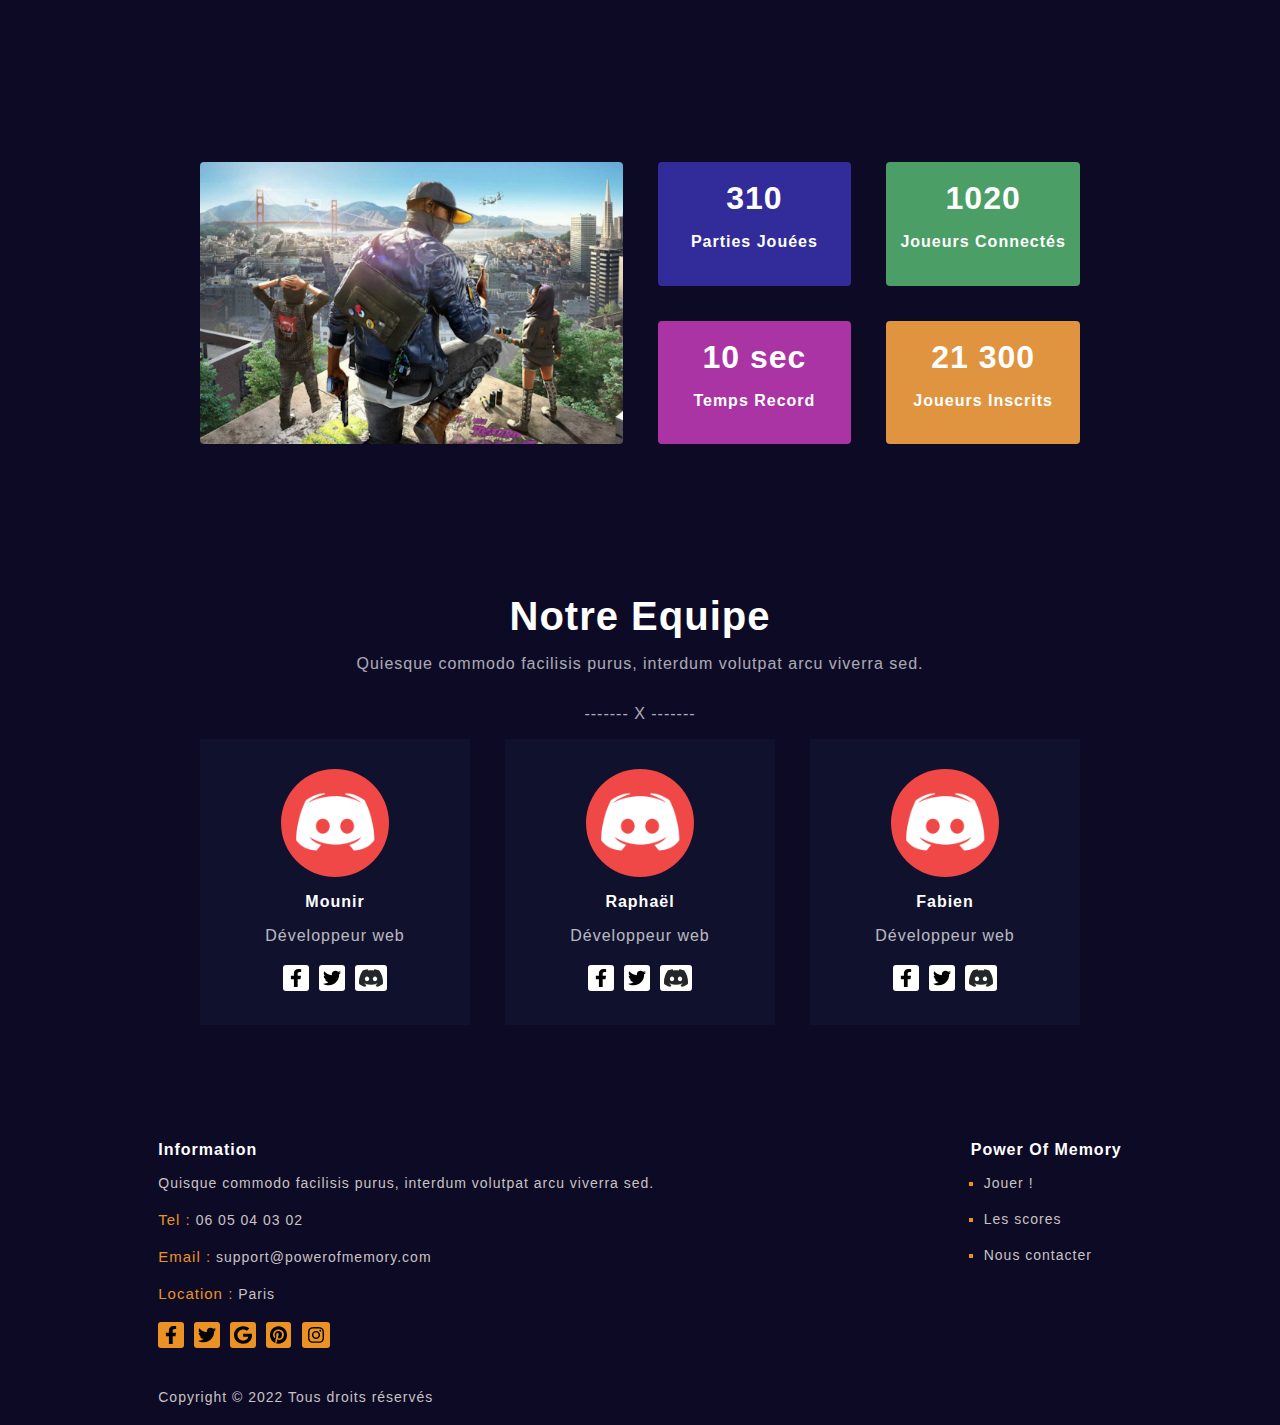
==== commit 1de4e83b: "update taille form contact.html" ====
--- a/index.html
+++ b/index.html
@@ -27,7 +27,7 @@
             <div id="banner">
                 <h1>BIENVENUE DANS </br> NOTRE STUDIO !</h1>
                 <p>Venez challenger les cerveaux les plus agiles !</p>
-                <button id="buttonsend"><a href="memory.html">Jouer !</a></button>
+                <button id="buttongame"><a href="memory.html">Jouer !</a></button>
             </div>
         </header>
 
